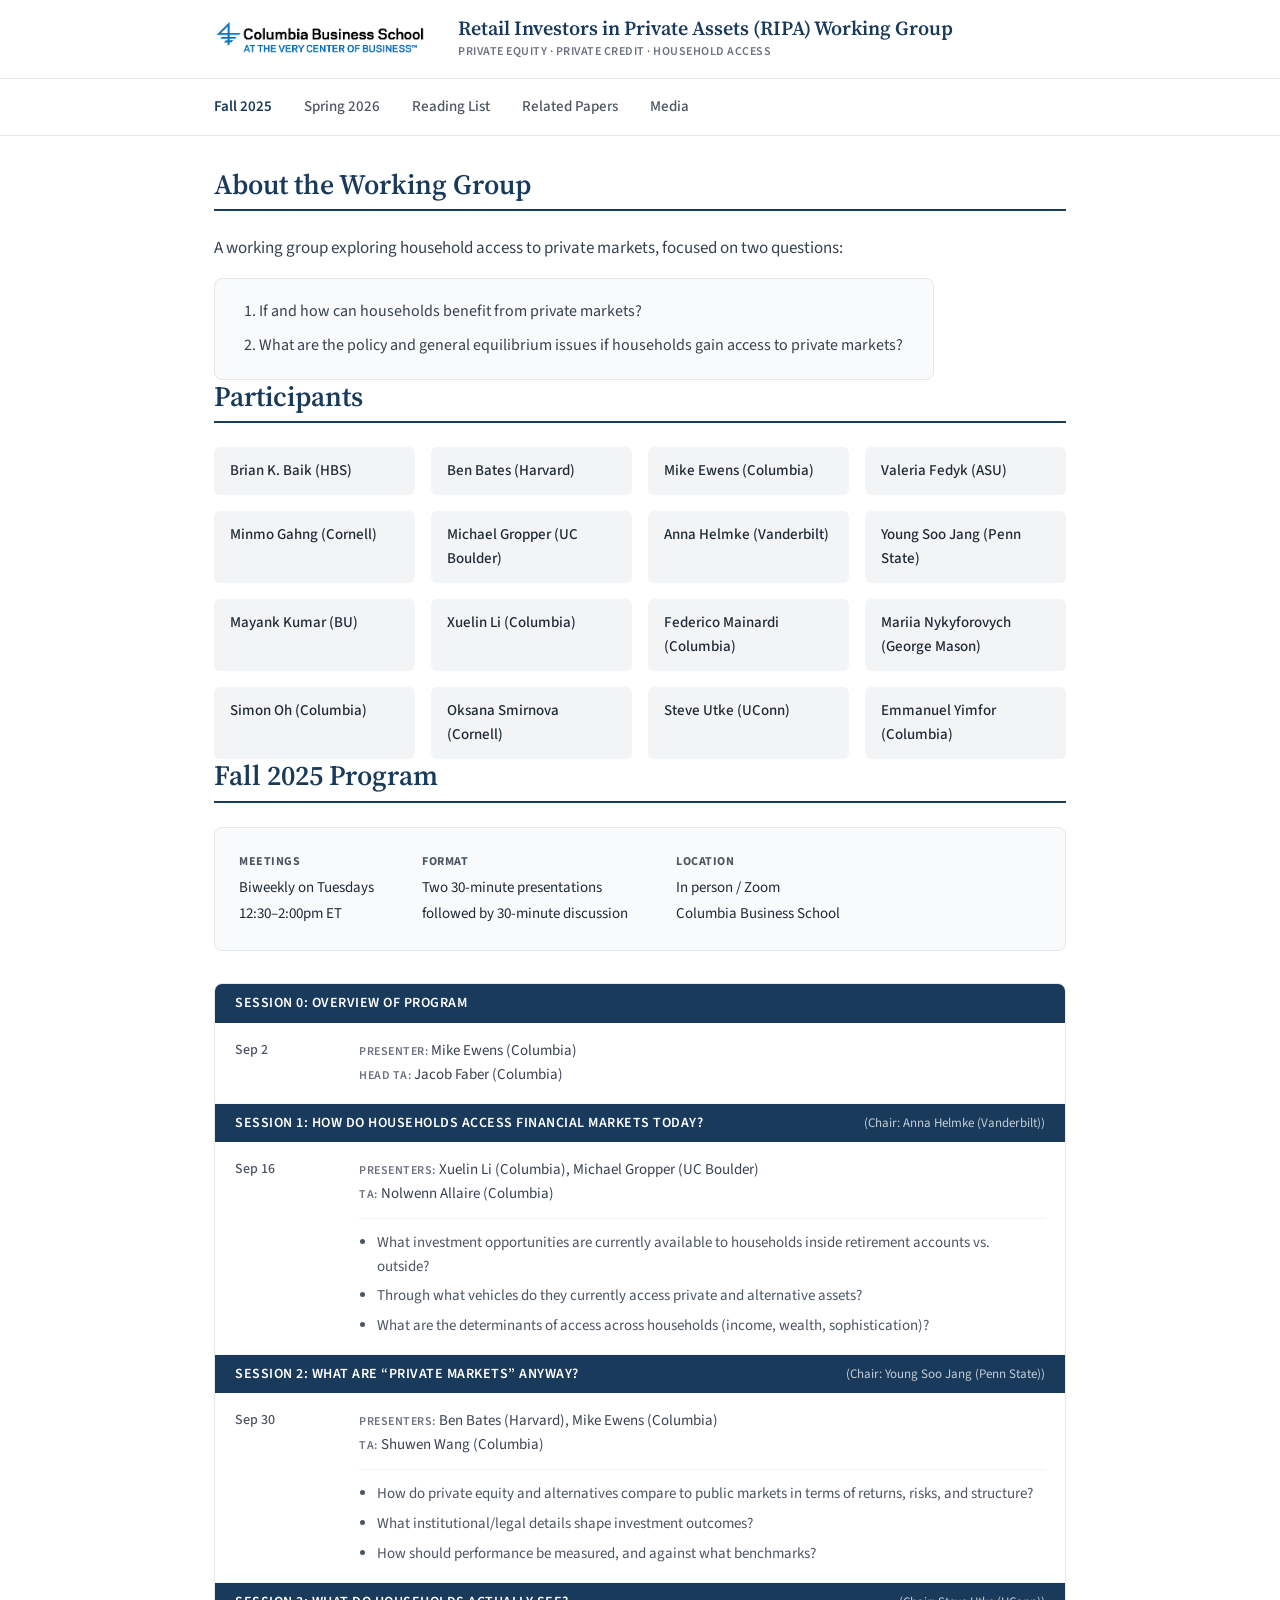
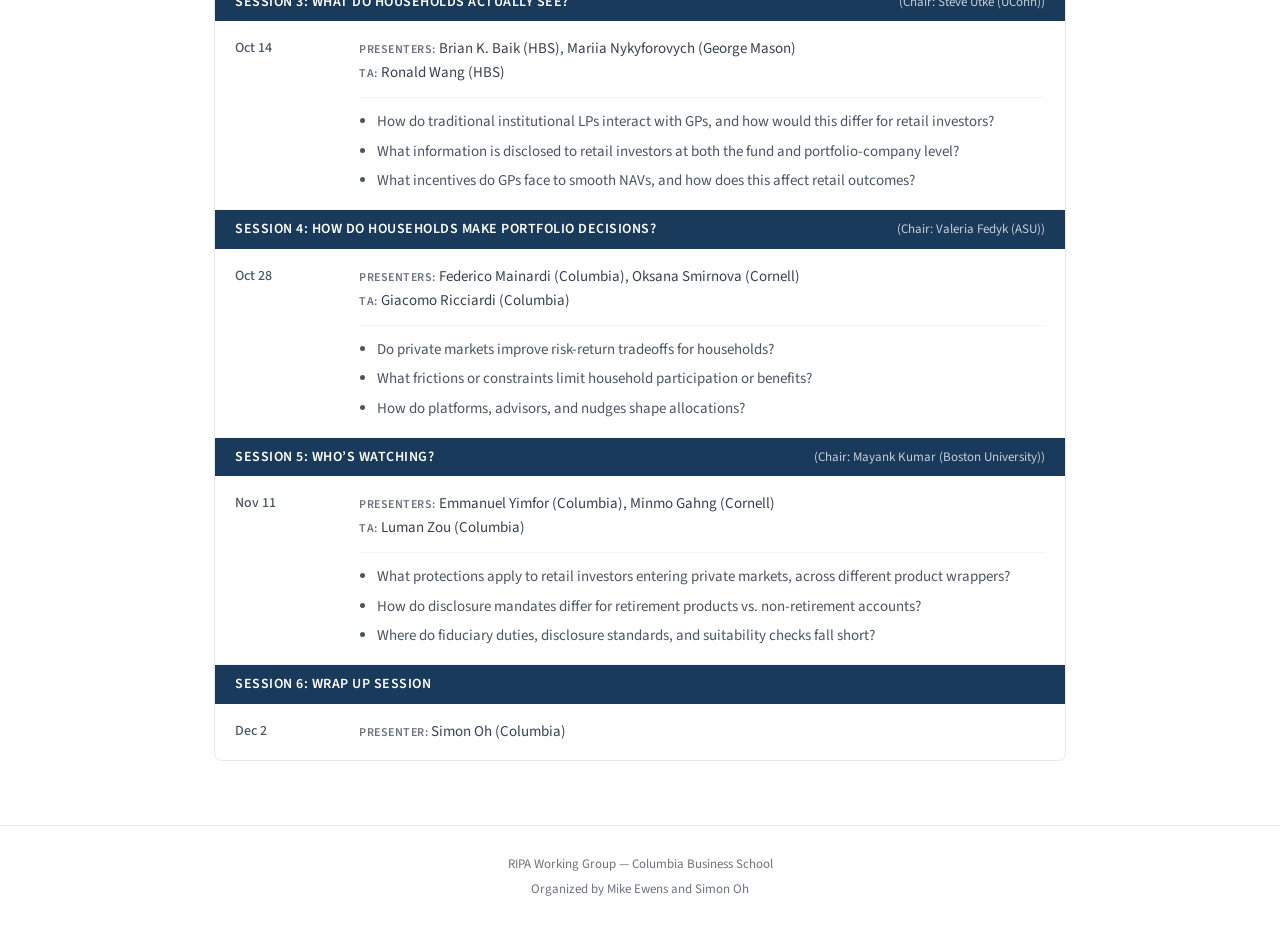
==== index.html @ c8c5b5e8 "Match the Columbia finance workshop design system Replace Gallery Minimal with the design used on co" ====
<!DOCTYPE html>
<html lang="en">
<head>
    <meta charset="UTF-8">
    <meta name="viewport" content="width=device-width, initial-scale=1.0">
    <title>RIPA Working Group</title>
    <link rel="stylesheet" href="styles.css">
    <link rel="preconnect" href="https://fonts.googleapis.com">
    <link rel="preconnect" href="https://fonts.gstatic.com" crossorigin>
    <link href="https://fonts.googleapis.com/css2?family=Source+Sans+3:wght@300;400;600;700&family=Source+Serif+4:wght@400;600&display=swap" rel="stylesheet">
</head>
<body>
    <header>
        <div class="container">
            <img src="cbs-logo.png" alt="Columbia Business School">
            <a href="index.html">
                <h1>Retail Investors in Private Assets (RIPA) Working Group</h1>
                <p class="subtitle">Private Equity &middot; Private Credit &middot; Household Access</p>
            </a>
        </div>
    </header>

    <nav>
        <div class="container">
            <a href="index.html" class="nav-active">Fall 2025</a>
            <a href="spring-2026.html">Spring 2026</a>
            <a href="reading.html">Reading List</a>
            <a href="papers.html">Related Papers</a>
            <a href="media.html">Media</a>
        </div>
    </nav>

    <main>
        <section class="container intro-section">
            <h2>About the Working Group</h2>
            <p>A working group exploring household access to private markets, focused on two questions:</p>
            <ol class="questions-list">
                <li>If and how can households benefit from private markets?</li>
                <li>What are the policy and general equilibrium issues if households gain access to private markets?</li>
            </ol>
        </section>

        <section class="container" id="participants">
            <h2>Participants</h2>
            <div class="participants-grid">
                <div class="participant">Brian K. Baik (HBS)</div>
                <div class="participant">Ben Bates (Harvard)</div>
                <div class="participant">Mike Ewens (Columbia)</div>
                <div class="participant">Valeria Fedyk (ASU)</div>
                <div class="participant">Minmo Gahng (Cornell)</div>
                <div class="participant">Michael Gropper (UC Boulder)</div>
                <div class="participant">Anna Helmke (Vanderbilt)</div>
                <div class="participant">Young Soo Jang (Penn State)</div>
                <div class="participant">Mayank Kumar (BU)</div>
                <div class="participant">Xuelin Li (Columbia)</div>
                <div class="participant">Federico Mainardi (Columbia)</div>
                <div class="participant">Mariia Nykyforovych (George Mason)</div>
                <div class="participant">Simon Oh (Columbia)</div>
                <div class="participant">Oksana Smirnova (Cornell)</div>
                <div class="participant">Steve Utke (UConn)</div>
                <div class="participant">Emmanuel Yimfor (Columbia)</div>
            </div>
        </section>

        <section class="container" id="schedule">
            <h2>Fall 2025 Program</h2>
            <div class="event-details">
                <div class="detail">
                    <strong>Meetings</strong>
                    <span>Biweekly on Tuesdays<br>12:30&ndash;2:00pm ET</span>
                </div>
                <div class="detail">
                    <strong>Format</strong>
                    <span>Two 30-minute presentations<br>followed by 30-minute discussion</span>
                </div>
                <div class="detail">
                    <strong>Location</strong>
                    <span>In person / Zoom<br>Columbia Business School</span>
                </div>
            </div>
            <div class="schedule">
                <div class="session-header"><span>Session 0: Overview of Program</span></div>
                <div class="time-block">
                    <div class="time">Sep 2</div>
                    <div class="event">
                        <div class="session-people"><span class="role">Presenter:</span> Mike Ewens (Columbia)<br><span class="role">Head TA:</span> Jacob Faber (Columbia)</div>
                    </div>
                </div>
                <div class="session-header"><span>Session 1: How Do Households Access Financial Markets Today?</span><span class="session-chair">(Chair: Anna Helmke (Vanderbilt))</span></div>
                <div class="time-block">
                    <div class="time">Sep 16</div>
                    <div class="event">
                        <div class="session-people"><span class="role">Presenters:</span> Xuelin Li (Columbia), Michael Gropper (UC Boulder)<br><span class="role">TA:</span> Nolwenn Allaire (Columbia)</div>
                        <div class="session-questions">
                            <ul>
                                <li>What investment opportunities are currently available to households inside retirement accounts vs. outside?</li>
                                <li>Through what vehicles do they currently access private and alternative assets?</li>
                                <li>What are the determinants of access across households (income, wealth, sophistication)?</li>
                            </ul>
                        </div>
                    </div>
                </div>
                <div class="session-header"><span>Session 2: What are &ldquo;Private Markets&rdquo; Anyway?</span><span class="session-chair">(Chair: Young Soo Jang (Penn State))</span></div>
                <div class="time-block">
                    <div class="time">Sep 30</div>
                    <div class="event">
                        <div class="session-people"><span class="role">Presenters:</span> Ben Bates (Harvard), Mike Ewens (Columbia)<br><span class="role">TA:</span> Shuwen Wang (Columbia)</div>
                        <div class="session-questions">
                            <ul>
                                <li>How do private equity and alternatives compare to public markets in terms of returns, risks, and structure?</li>
                                <li>What institutional/legal details shape investment outcomes?</li>
                                <li>How should performance be measured, and against what benchmarks?</li>
                            </ul>
                        </div>
                    </div>
                </div>
                <div class="session-header"><span>Session 3: What Do Households Actually See?</span><span class="session-chair">(Chair: Steve Utke (UConn))</span></div>
                <div class="time-block">
                    <div class="time">Oct 14</div>
                    <div class="event">
                        <div class="session-people"><span class="role">Presenters:</span> Brian K. Baik (HBS), Mariia Nykyforovych (George Mason)<br><span class="role">TA:</span> Ronald Wang (HBS)</div>
                        <div class="session-questions">
                            <ul>
                                <li>How do traditional institutional LPs interact with GPs, and how would this differ for retail investors?</li>
                                <li>What information is disclosed to retail investors at both the fund and portfolio-company level?</li>
                                <li>What incentives do GPs face to smooth NAVs, and how does this affect retail outcomes?</li>
                            </ul>
                        </div>
                    </div>
                </div>
                <div class="session-header"><span>Session 4: How Do Households Make Portfolio Decisions?</span><span class="session-chair">(Chair: Valeria Fedyk (ASU))</span></div>
                <div class="time-block">
                    <div class="time">Oct 28</div>
                    <div class="event">
                        <div class="session-people"><span class="role">Presenters:</span> Federico Mainardi (Columbia), Oksana Smirnova (Cornell)<br><span class="role">TA:</span> Giacomo Ricciardi (Columbia)</div>
                        <div class="session-questions">
                            <ul>
                                <li>Do private markets improve risk-return tradeoffs for households?</li>
                                <li>What frictions or constraints limit household participation or benefits?</li>
                                <li>How do platforms, advisors, and nudges shape allocations?</li>
                            </ul>
                        </div>
                    </div>
                </div>
                <div class="session-header"><span>Session 5: Who&rsquo;s Watching?</span><span class="session-chair">(Chair: Mayank Kumar (Boston University))</span></div>
                <div class="time-block">
                    <div class="time">Nov 11</div>
                    <div class="event">
                        <div class="session-people"><span class="role">Presenters:</span> Emmanuel Yimfor (Columbia), Minmo Gahng (Cornell)<br><span class="role">TA:</span> Luman Zou (Columbia)</div>
                        <div class="session-questions">
                            <ul>
                                <li>What protections apply to retail investors entering private markets, across different product wrappers?</li>
                                <li>How do disclosure mandates differ for retirement products vs. non-retirement accounts?</li>
                                <li>Where do fiduciary duties, disclosure standards, and suitability checks fall short?</li>
                            </ul>
                        </div>
                    </div>
                </div>
                <div class="session-header"><span>Session 6: Wrap Up Session</span></div>
                <div class="time-block">
                    <div class="time">Dec 2</div>
                    <div class="event">
                        <div class="session-people"><span class="role">Presenter:</span> Simon Oh (Columbia)</div>
                    </div>
                </div>
            </div>
        </section>
    </main>

    <footer>
        <div class="container">
            <p>RIPA Working Group &mdash; Columbia Business School</p>
            <p>Organized by Mike Ewens and Simon Oh</p>
        </div>
    </footer>

</body>
</html>
---- styles.css ----
/* ==========================================================================
   RIPA Working Group
   Design system kept in parallel with the Columbia Workshop in New
   Empirical Finance site (columbia-finance-workshop.github.io).
   Source Serif headings, Source Sans body, Columbia navy, 900px column.
   ========================================================================== */

:root {
    --primary-blue: #1a3a5c;
    --primary-blue-light: #2d5a87;
    --columbia-blue: #1a3a5c;
    --columbia-navy: #1a3a5c;
    --columbia-dark: #0f2840;
    --white: #ffffff;
    --gray-50: #f9fafb;
    --gray-100: #f3f4f6;
    --gray-200: #e5e7eb;
    --gray-300: #d1d5db;
    --gray-400: #9ca3af;
    --gray-500: #6b7280;
    --gray-600: #4b5563;
    --gray-700: #374151;
    --gray-800: #1f2937;
    --gray-900: #111827;
}

/* Reset and Base */
*, *::before, *::after {
    box-sizing: border-box;
}

html {
    scroll-behavior: smooth;
}

body {
    margin: 0;
    font-family: 'Source Sans 3', -apple-system, BlinkMacSystemFont, 'Segoe UI', sans-serif;
    font-size: 16px;
    line-height: 1.6;
    color: var(--gray-800);
    background: var(--white);
}

.container {
    max-width: 900px;
    margin: 0 auto;
    padding: 0 24px;
}

/* Typography */
h1, h2, h3 {
    font-family: 'Source Serif 4', Georgia, serif;
    font-weight: 600;
    line-height: 1.2;
}

h1 {
    font-size: 2.25rem;
    margin: 0;
}

h2 {
    font-size: 1.75rem;
    color: var(--columbia-navy);
    margin: 0 0 1.5rem 0;
    padding-bottom: 0.5rem;
    border-bottom: 2px solid var(--columbia-blue);
}

h3 {
    font-size: 1.25rem;
    color: var(--gray-700);
    margin: 2rem 0 1rem 0;
}

p {
    margin: 0 0 1rem 0;
}

a {
    color: var(--columbia-navy);
    text-decoration: none;
}

a:hover {
    text-decoration: underline;
}

/* Header */
header {
    background: var(--white);
    border-bottom: 1px solid var(--gray-200);
    padding: 1rem 0;
}

header .container {
    display: flex;
    align-items: center;
    gap: 2rem;
}

header img {
    height: 40px;
    margin: 0;
    flex-shrink: 0;
}

header a {
    text-decoration: none;
    color: inherit;
}

header a:hover {
    text-decoration: none;
}

header h1 {
    color: var(--columbia-navy);
    margin: 0;
    font-size: 1.25rem;
    font-weight: 600;
}

header .subtitle {
    font-family: 'Source Sans 3', sans-serif;
    font-size: 0.75rem;
    font-weight: 600;
    text-transform: uppercase;
    letter-spacing: 0.5px;
    color: var(--gray-500);
    margin: 0.15rem 0 0 0;
}

/* Navigation */
nav {
    background: var(--white);
    border-bottom: 1px solid var(--gray-200);
    position: sticky;
    top: 0;
    z-index: 100;
    margin-bottom: 2rem;
}

nav .container {
    display: flex;
    gap: 2rem;
    padding-top: 1rem;
    padding-bottom: 1rem;
}

nav a {
    color: var(--gray-600);
    font-weight: 500;
    font-size: 0.9375rem;
    transition: color 0.2s;
}

nav a:hover {
    color: var(--columbia-navy);
    text-decoration: none;
}

nav a.nav-active {
    color: var(--columbia-navy);
    font-weight: 600;
}

/* Main Content */
main {
    padding-bottom: 4rem;
}

section {
    padding: 2rem 0;
}

/* Intro / scope questions */
.intro-section p {
    font-size: 1.0625rem;
    color: var(--gray-700);
    max-width: 720px;
}

.questions-list {
    margin: 1rem 0 0 0;
    padding: 1.25rem 1.5rem 1.25rem 2.75rem;
    background: var(--gray-50);
    border: 1px solid var(--gray-200);
    border-radius: 8px;
    max-width: 720px;
}

.questions-list li {
    color: var(--gray-700);
    margin-bottom: 0.5rem;
}

.questions-list li:last-child {
    margin-bottom: 0;
}

/* Event Details */
.event-details {
    display: flex;
    flex-wrap: wrap;
    gap: 3rem;
    margin-bottom: 2rem;
    padding: 1.5rem;
    background: var(--gray-50);
    border-radius: 8px;
    border: 1px solid var(--gray-200);
}

.detail strong {
    display: block;
    font-size: 0.75rem;
    text-transform: uppercase;
    letter-spacing: 0.5px;
    color: var(--gray-600);
    margin-bottom: 0.25rem;
}

.detail span {
    color: var(--gray-800);
    font-size: 0.9375rem;
    line-height: 1.5;
}

/* Schedule */
.schedule {
    border: 1px solid var(--gray-200);
    border-radius: 8px;
    overflow: hidden;
}

.session-header {
    background: var(--columbia-navy);
    color: var(--white);
    padding: 0.5rem 1.25rem;
    font-weight: 600;
    font-size: 0.875rem;
    text-transform: uppercase;
    letter-spacing: 0.5px;
    display: flex;
    justify-content: space-between;
    align-items: baseline;
    gap: 1rem;
}

.session-chair {
    font-weight: 400;
    text-transform: none;
    letter-spacing: 0;
    font-size: 0.8125rem;
    color: rgba(255, 255, 255, 0.75);
    white-space: nowrap;
}

.time-block {
    display: flex;
    padding: 1rem 1.25rem;
    border-bottom: 1px solid var(--gray-100);
    gap: 1.5rem;
}

.time-block:last-child {
    border-bottom: none;
}

.time {
    flex-shrink: 0;
    width: 100px;
    font-size: 0.875rem;
    color: var(--gray-600);
    font-weight: 500;
}

.event {
    flex-grow: 1;
}

.session-title {
    font-family: 'Source Serif 4', Georgia, serif;
    font-weight: 600;
    font-size: 1.0625rem;
    color: var(--gray-900);
    line-height: 1.3;
    margin-bottom: 0.35rem;
}

.presenter {
    font-weight: 600;
    color: var(--gray-900);
}

.affiliation {
    color: var(--gray-500);
    font-size: 0.875rem;
}

.session-people {
    font-size: 0.9375rem;
    color: var(--gray-700);
}

.role {
    color: var(--gray-500);
    font-size: 0.75rem;
    text-transform: uppercase;
    letter-spacing: 0.5px;
    font-weight: 600;
}

.session-questions {
    margin-top: 0.75rem;
    padding-top: 0.75rem;
    border-top: 1px solid var(--gray-100);
}

.session-questions ul {
    margin: 0;
    padding-left: 1.15rem;
}

.session-questions li {
    font-size: 0.9375rem;
    color: var(--gray-600);
    margin-bottom: 0.35rem;
}

.session-questions li:last-child {
    margin-bottom: 0;
}

.format-note {
    color: var(--gray-600);
    font-size: 0.9375rem;
    margin-bottom: 1.5rem;
}

/* Participants */
.participants-grid {
    display: grid;
    grid-template-columns: repeat(auto-fill, minmax(180px, 1fr));
    gap: 1rem;
}

.participant {
    background: var(--gray-100);
    padding: 0.75rem 1rem;
    border-radius: 6px;
    font-weight: 500;
    color: var(--gray-800);
    font-size: 0.9375rem;
}

/* Papers */
.papers-grid {
    display: grid;
    grid-template-columns: repeat(auto-fill, minmax(280px, 1fr));
    gap: 1rem;
}

.paper-card {
    background: var(--white);
    border: 1px solid var(--gray-200);
    border-top: 3px solid var(--columbia-blue);
    border-radius: 8px;
    padding: 1.25rem;
    transition: box-shadow 0.2s;
}

.paper-card:hover {
    box-shadow: 0 4px 12px rgba(26, 58, 92, 0.10);
}

.paper-card .paper-title {
    font-family: 'Source Serif 4', Georgia, serif;
    font-size: 1rem;
    font-weight: 600;
    line-height: 1.35;
    margin-bottom: 0.5rem;
    color: var(--gray-900);
}

.paper-card .paper-title a {
    color: var(--gray-900);
}

.paper-card .paper-title a:hover {
    color: var(--columbia-navy);
}

.paper-card .paper-authors {
    font-size: 0.875rem;
    color: var(--gray-600);
    margin-bottom: 0.25rem;
}

.paper-card .paper-venue {
    font-size: 0.8125rem;
    color: var(--gray-500);
}

/* Reading list */
.topic-tabs {
    display: flex;
    flex-wrap: wrap;
    gap: 0.5rem;
    margin-bottom: 2rem;
    padding-bottom: 1rem;
    border-bottom: 1px solid var(--gray-200);
}

.topic-tab {
    font-family: 'Source Sans 3', sans-serif;
    padding: 0.5rem 1rem;
    background: var(--gray-100);
    border: 1px solid var(--gray-200);
    border-radius: 100px;
    font-size: 0.875rem;
    font-weight: 500;
    color: var(--gray-700);
    cursor: pointer;
    transition: background 0.2s, color 0.2s;
}

.topic-tab:hover {
    background: var(--gray-200);
}

.topic-tab.active {
    background: var(--columbia-navy);
    border-color: var(--columbia-navy);
    color: var(--white);
}

.topic-section {
    display: none;
}

.topic-section.active {
    display: block;
}

.topic-header {
    background: var(--columbia-navy);
    color: var(--white);
    padding: 0.5rem 1.25rem;
    border-radius: 6px;
    font-weight: 600;
    font-size: 0.875rem;
    text-transform: uppercase;
    letter-spacing: 0.5px;
    margin: 2rem 0 1rem 0;
}

.topic-section > .topic-header:first-child {
    margin-top: 0;
}

.reading-cards {
    display: grid;
    grid-template-columns: repeat(auto-fill, minmax(280px, 1fr));
    gap: 1rem;
}

.reading-card {
    background: var(--white);
    border: 1px solid var(--gray-200);
    border-top: 3px solid var(--columbia-blue);
    border-radius: 8px;
    padding: 1.25rem;
    transition: box-shadow 0.2s;
}

.reading-card:hover {
    box-shadow: 0 4px 12px rgba(26, 58, 92, 0.10);
}

.reading-card-title {
    font-family: 'Source Serif 4', Georgia, serif;
    font-size: 1rem;
    font-weight: 600;
    margin-bottom: 0.5rem;
    color: var(--gray-900);
    line-height: 1.35;
}

.reading-card-authors {
    font-size: 0.875rem;
    color: var(--gray-600);
    margin-bottom: 0.25rem;
}

.reading-card-venue {
    font-size: 0.8125rem;
    color: var(--gray-500);
}

/* Media */
.timeline {
    border: 1px solid var(--gray-200);
    border-radius: 8px;
    overflow: hidden;
}

.media-year {
    background: var(--columbia-navy);
    color: var(--white);
    padding: 0.5rem 1.25rem;
    font-family: 'Source Sans 3', sans-serif;
    font-weight: 600;
    font-size: 0.875rem;
    text-transform: uppercase;
    letter-spacing: 0.5px;
}

.media-item {
    padding: 0.875rem 1.25rem;
    border-bottom: 1px solid var(--gray-100);
    transition: background 0.2s;
}

.media-item:hover {
    background: var(--gray-50);
}

.media-item:last-child {
    border-bottom: none;
}

.media-meta {
    font-size: 0.8125rem;
    color: var(--gray-500);
    margin-bottom: 0.15rem;
}

.media-source {
    color: var(--columbia-navy);
    font-weight: 600;
}

.media-title {
    font-size: 0.9375rem;
    line-height: 1.45;
}

.media-title a {
    color: var(--gray-800);
}

.media-title a:hover {
    color: var(--columbia-navy);
}

/* Footer */
footer {
    background: var(--white);
    border-top: 1px solid var(--gray-200);
    color: var(--gray-500);
    padding: 1.5rem 0;
    text-align: center;
    font-size: 0.8125rem;
}

footer p {
    margin: 0.25rem 0;
}

/* Mobile Responsiveness */
@media (max-width: 640px) {
    h1 {
        font-size: 1.75rem;
    }

    h2 {
        font-size: 1.5rem;
    }

    header .container {
        gap: 1rem;
    }

    header h1 {
        font-size: 1.05rem;
    }

    nav .container {
        gap: 1rem;
        flex-wrap: wrap;
    }

    .event-details {
        flex-direction: column;
        gap: 1.5rem;
    }

    .time-block {
        flex-direction: column;
        gap: 0.5rem;
    }

    .time {
        width: auto;
    }

    .session-header {
        flex-direction: column;
        align-items: flex-start;
        gap: 0.25rem;
    }

    .session-chair {
        white-space: normal;
    }

    .participants-grid {
        grid-template-columns: 1fr 1fr;
    }
}
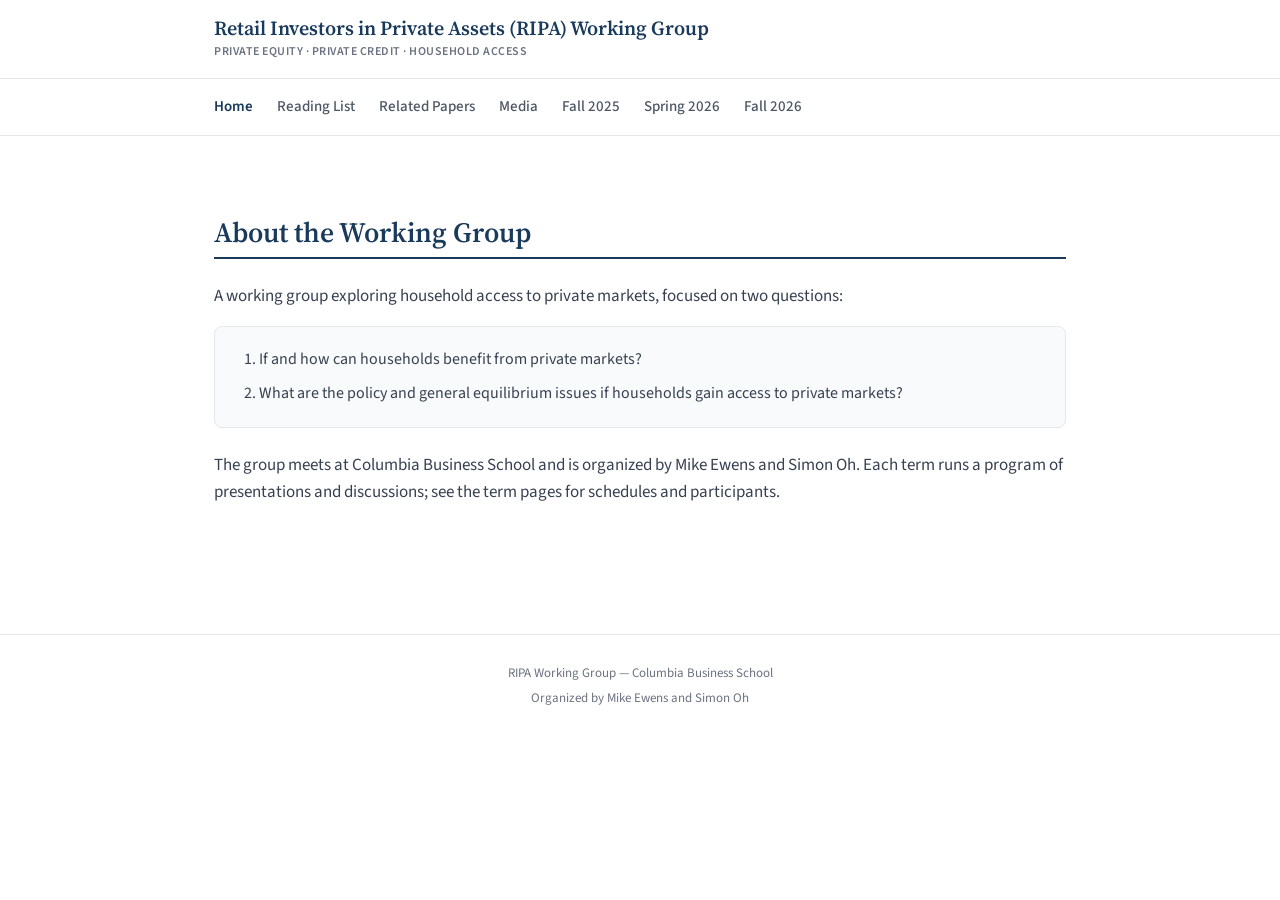
==== commit 734184ef: "Remove the Columbia Business School logo Drop the logo image from every page header and delete cbs-l" ====
--- a/index.html
+++ b/index.html
@@ -12,7 +12,6 @@
 <body>
     <header>
         <div class="container">
-            <img src="cbs-logo.png" alt="Columbia Business School">
             <a href="index.html">
                 <h1>Retail Investors in Private Assets (RIPA) Working Group</h1>
                 <p class="subtitle">Private Equity &middot; Private Credit &middot; Household Access</p>
@@ -22,11 +21,13 @@
 
     <nav>
         <div class="container">
-            <a href="index.html" class="nav-active">Fall 2025</a>
-            <a href="spring-2026.html">Spring 2026</a>
+            <a href="index.html" class="nav-active">Home</a>
             <a href="reading.html">Reading List</a>
             <a href="papers.html">Related Papers</a>
             <a href="media.html">Media</a>
+            <a href="fall-2025.html">Fall 2025</a>
+            <a href="spring-2026.html">Spring 2026</a>
+            <a href="fall-2026.html">Fall 2026</a>
         </div>
     </nav>
 
@@ -38,132 +39,7 @@
                 <li>If and how can households benefit from private markets?</li>
                 <li>What are the policy and general equilibrium issues if households gain access to private markets?</li>
             </ol>
-        </section>
-
-        <section class="container" id="participants">
-            <h2>Participants</h2>
-            <div class="participants-grid">
-                <div class="participant">Brian K. Baik (HBS)</div>
-                <div class="participant">Ben Bates (Harvard)</div>
-                <div class="participant">Mike Ewens (Columbia)</div>
-                <div class="participant">Valeria Fedyk (ASU)</div>
-                <div class="participant">Minmo Gahng (Cornell)</div>
-                <div class="participant">Michael Gropper (UC Boulder)</div>
-                <div class="participant">Anna Helmke (Vanderbilt)</div>
-                <div class="participant">Young Soo Jang (Penn State)</div>
-                <div class="participant">Mayank Kumar (BU)</div>
-                <div class="participant">Xuelin Li (Columbia)</div>
-                <div class="participant">Federico Mainardi (Columbia)</div>
-                <div class="participant">Mariia Nykyforovych (George Mason)</div>
-                <div class="participant">Simon Oh (Columbia)</div>
-                <div class="participant">Oksana Smirnova (Cornell)</div>
-                <div class="participant">Steve Utke (UConn)</div>
-                <div class="participant">Emmanuel Yimfor (Columbia)</div>
-            </div>
-        </section>
-
-        <section class="container" id="schedule">
-            <h2>Fall 2025 Program</h2>
-            <div class="event-details">
-                <div class="detail">
-                    <strong>Meetings</strong>
-                    <span>Biweekly on Tuesdays<br>12:30&ndash;2:00pm ET</span>
-                </div>
-                <div class="detail">
-                    <strong>Format</strong>
-                    <span>Two 30-minute presentations<br>followed by 30-minute discussion</span>
-                </div>
-                <div class="detail">
-                    <strong>Location</strong>
-                    <span>In person / Zoom<br>Columbia Business School</span>
-                </div>
-            </div>
-            <div class="schedule">
-                <div class="session-header"><span>Session 0: Overview of Program</span></div>
-                <div class="time-block">
-                    <div class="time">Sep 2</div>
-                    <div class="event">
-                        <div class="session-people"><span class="role">Presenter:</span> Mike Ewens (Columbia)<br><span class="role">Head TA:</span> Jacob Faber (Columbia)</div>
-                    </div>
-                </div>
-                <div class="session-header"><span>Session 1: How Do Households Access Financial Markets Today?</span><span class="session-chair">(Chair: Anna Helmke (Vanderbilt))</span></div>
-                <div class="time-block">
-                    <div class="time">Sep 16</div>
-                    <div class="event">
-                        <div class="session-people"><span class="role">Presenters:</span> Xuelin Li (Columbia), Michael Gropper (UC Boulder)<br><span class="role">TA:</span> Nolwenn Allaire (Columbia)</div>
-                        <div class="session-questions">
-                            <ul>
-                                <li>What investment opportunities are currently available to households inside retirement accounts vs. outside?</li>
-                                <li>Through what vehicles do they currently access private and alternative assets?</li>
-                                <li>What are the determinants of access across households (income, wealth, sophistication)?</li>
-                            </ul>
-                        </div>
-                    </div>
-                </div>
-                <div class="session-header"><span>Session 2: What are &ldquo;Private Markets&rdquo; Anyway?</span><span class="session-chair">(Chair: Young Soo Jang (Penn State))</span></div>
-                <div class="time-block">
-                    <div class="time">Sep 30</div>
-                    <div class="event">
-                        <div class="session-people"><span class="role">Presenters:</span> Ben Bates (Harvard), Mike Ewens (Columbia)<br><span class="role">TA:</span> Shuwen Wang (Columbia)</div>
-                        <div class="session-questions">
-                            <ul>
-                                <li>How do private equity and alternatives compare to public markets in terms of returns, risks, and structure?</li>
-                                <li>What institutional/legal details shape investment outcomes?</li>
-                                <li>How should performance be measured, and against what benchmarks?</li>
-                            </ul>
-                        </div>
-                    </div>
-                </div>
-                <div class="session-header"><span>Session 3: What Do Households Actually See?</span><span class="session-chair">(Chair: Steve Utke (UConn))</span></div>
-                <div class="time-block">
-                    <div class="time">Oct 14</div>
-                    <div class="event">
-                        <div class="session-people"><span class="role">Presenters:</span> Brian K. Baik (HBS), Mariia Nykyforovych (George Mason)<br><span class="role">TA:</span> Ronald Wang (HBS)</div>
-                        <div class="session-questions">
-                            <ul>
-                                <li>How do traditional institutional LPs interact with GPs, and how would this differ for retail investors?</li>
-                                <li>What information is disclosed to retail investors at both the fund and portfolio-company level?</li>
-                                <li>What incentives do GPs face to smooth NAVs, and how does this affect retail outcomes?</li>
-                            </ul>
-                        </div>
-                    </div>
-                </div>
-                <div class="session-header"><span>Session 4: How Do Households Make Portfolio Decisions?</span><span class="session-chair">(Chair: Valeria Fedyk (ASU))</span></div>
-                <div class="time-block">
-                    <div class="time">Oct 28</div>
-                    <div class="event">
-                        <div class="session-people"><span class="role">Presenters:</span> Federico Mainardi (Columbia), Oksana Smirnova (Cornell)<br><span class="role">TA:</span> Giacomo Ricciardi (Columbia)</div>
-                        <div class="session-questions">
-                            <ul>
-                                <li>Do private markets improve risk-return tradeoffs for households?</li>
-                                <li>What frictions or constraints limit household participation or benefits?</li>
-                                <li>How do platforms, advisors, and nudges shape allocations?</li>
-                            </ul>
-                        </div>
-                    </div>
-                </div>
-                <div class="session-header"><span>Session 5: Who&rsquo;s Watching?</span><span class="session-chair">(Chair: Mayank Kumar (Boston University))</span></div>
-                <div class="time-block">
-                    <div class="time">Nov 11</div>
-                    <div class="event">
-                        <div class="session-people"><span class="role">Presenters:</span> Emmanuel Yimfor (Columbia), Minmo Gahng (Cornell)<br><span class="role">TA:</span> Luman Zou (Columbia)</div>
-                        <div class="session-questions">
-                            <ul>
-                                <li>What protections apply to retail investors entering private markets, across different product wrappers?</li>
-                                <li>How do disclosure mandates differ for retirement products vs. non-retirement accounts?</li>
-                                <li>Where do fiduciary duties, disclosure standards, and suitability checks fall short?</li>
-                            </ul>
-                        </div>
-                    </div>
-                </div>
-                <div class="session-header"><span>Session 6: Wrap Up Session</span></div>
-                <div class="time-block">
-                    <div class="time">Dec 2</div>
-                    <div class="event">
-                        <div class="session-people"><span class="role">Presenter:</span> Simon Oh (Columbia)</div>
-                    </div>
-                </div>
-            </div>
+            <p style="margin-top: 1.5rem;">The group meets at Columbia Business School and is organized by Mike Ewens and Simon Oh. Each term runs a program of presentations and discussions; see the term pages for schedules and participants.</p>
         </section>
     </main>
 
--- a/styles.css
+++ b/styles.css
@@ -42,10 +42,13 @@
     background: var(--white);
 }
 
+/* Horizontal padding only. Setting the shorthand here would zero out the
+   vertical padding on elements that carry both `section` and `container`. */
 .container {
     max-width: 900px;
     margin: 0 auto;
-    padding: 0 24px;
+    padding-left: 24px;
+    padding-right: 24px;
 }
 
 /* Typography */
@@ -92,18 +95,6 @@
     background: var(--white);
     border-bottom: 1px solid var(--gray-200);
     padding: 1rem 0;
-}
-
-header .container {
-    display: flex;
-    align-items: center;
-    gap: 2rem;
-}
-
-header img {
-    height: 40px;
-    margin: 0;
-    flex-shrink: 0;
 }
 
 header a {
@@ -144,7 +135,8 @@
 
 nav .container {
     display: flex;
-    gap: 2rem;
+    flex-wrap: wrap;
+    gap: 1.5rem;
     padding-top: 1rem;
     padding-bottom: 1rem;
 }
@@ -172,14 +164,13 @@
 }
 
 section {
-    padding: 2rem 0;
+    padding: 3rem 0;
 }
 
 /* Intro / scope questions */
 .intro-section p {
     font-size: 1.0625rem;
     color: var(--gray-700);
-    max-width: 720px;
 }
 
 .questions-list {
@@ -188,7 +179,6 @@
     background: var(--gray-50);
     border: 1px solid var(--gray-200);
     border-radius: 8px;
-    max-width: 720px;
 }
 
 .questions-list li {
@@ -227,6 +217,16 @@
     line-height: 1.5;
 }
 
+.tba {
+    color: var(--gray-600);
+    font-size: 0.9375rem;
+    padding: 1.5rem;
+    background: var(--gray-50);
+    border: 1px solid var(--gray-200);
+    border-radius: 8px;
+    margin: 0;
+}
+
 /* Schedule */
 .schedule {
     border: 1px solid var(--gray-200);
@@ -280,15 +280,6 @@
     flex-grow: 1;
 }
 
-.session-title {
-    font-family: 'Source Serif 4', Georgia, serif;
-    font-weight: 600;
-    font-size: 1.0625rem;
-    color: var(--gray-900);
-    line-height: 1.3;
-    margin-bottom: 0.35rem;
-}
-
 .presenter {
     font-weight: 600;
     color: var(--gray-900);
@@ -355,32 +346,40 @@
     font-size: 0.9375rem;
 }
 
-/* Papers */
-.papers-grid {
-    display: grid;
-    grid-template-columns: repeat(auto-fill, minmax(280px, 1fr));
-    gap: 1rem;
-}
-
-.paper-card {
+/* Papers and reading list — one shared list treatment, no cards */
+.papers-grid,
+.reading-cards {
+    display: block;
+    border: 1px solid var(--gray-200);
+    border-radius: 8px;
+    overflow: hidden;
+}
+
+.paper-card,
+.reading-card {
     background: var(--white);
-    border: 1px solid var(--gray-200);
-    border-top: 3px solid var(--columbia-blue);
-    border-radius: 8px;
-    padding: 1.25rem;
-    transition: box-shadow 0.2s;
-}
-
-.paper-card:hover {
-    box-shadow: 0 4px 12px rgba(26, 58, 92, 0.10);
-}
-
-.paper-card .paper-title {
+    border-bottom: 1px solid var(--gray-100);
+    padding: 0.875rem 1.25rem;
+    transition: background 0.2s;
+}
+
+.paper-card:last-child,
+.reading-card:last-child {
+    border-bottom: none;
+}
+
+.paper-card:hover,
+.reading-card:hover {
+    background: var(--gray-50);
+}
+
+.paper-card .paper-title,
+.reading-card-title {
     font-family: 'Source Serif 4', Georgia, serif;
     font-size: 1rem;
     font-weight: 600;
     line-height: 1.35;
-    margin-bottom: 0.5rem;
+    margin-bottom: 0.2rem;
     color: var(--gray-900);
 }
 
@@ -392,48 +391,57 @@
     color: var(--columbia-navy);
 }
 
-.paper-card .paper-authors {
-    font-size: 0.875rem;
-    color: var(--gray-600);
-    margin-bottom: 0.25rem;
-}
-
-.paper-card .paper-venue {
-    font-size: 0.8125rem;
+.paper-card .paper-authors,
+.reading-card-authors {
+    display: inline;
+    font-size: 0.875rem;
+    color: var(--gray-600);
+}
+
+.paper-card .paper-venue,
+.reading-card-venue {
+    display: inline;
+    font-size: 0.875rem;
     color: var(--gray-500);
 }
 
-/* Reading list */
+.paper-card .paper-authors::after,
+.reading-card-authors::after {
+    content: " \00b7 ";
+    color: var(--gray-400);
+}
+
+/* Reading list tabs */
 .topic-tabs {
     display: flex;
     flex-wrap: wrap;
-    gap: 0.5rem;
+    gap: 1.5rem;
     margin-bottom: 2rem;
-    padding-bottom: 1rem;
+    padding-bottom: 0.75rem;
     border-bottom: 1px solid var(--gray-200);
 }
 
 .topic-tab {
     font-family: 'Source Sans 3', sans-serif;
-    padding: 0.5rem 1rem;
-    background: var(--gray-100);
-    border: 1px solid var(--gray-200);
-    border-radius: 100px;
-    font-size: 0.875rem;
+    padding: 0 0 0.35rem 0;
+    background: none;
+    border: none;
+    border-bottom: 2px solid transparent;
+    font-size: 0.9375rem;
     font-weight: 500;
-    color: var(--gray-700);
+    color: var(--gray-600);
     cursor: pointer;
-    transition: background 0.2s, color 0.2s;
+    transition: color 0.2s, border-color 0.2s;
 }
 
 .topic-tab:hover {
-    background: var(--gray-200);
+    color: var(--columbia-navy);
 }
 
 .topic-tab.active {
-    background: var(--columbia-navy);
-    border-color: var(--columbia-navy);
-    color: var(--white);
+    color: var(--columbia-navy);
+    font-weight: 600;
+    border-bottom-color: var(--columbia-blue);
 }
 
 .topic-section {
@@ -458,45 +466,6 @@
 
 .topic-section > .topic-header:first-child {
     margin-top: 0;
-}
-
-.reading-cards {
-    display: grid;
-    grid-template-columns: repeat(auto-fill, minmax(280px, 1fr));
-    gap: 1rem;
-}
-
-.reading-card {
-    background: var(--white);
-    border: 1px solid var(--gray-200);
-    border-top: 3px solid var(--columbia-blue);
-    border-radius: 8px;
-    padding: 1.25rem;
-    transition: box-shadow 0.2s;
-}
-
-.reading-card:hover {
-    box-shadow: 0 4px 12px rgba(26, 58, 92, 0.10);
-}
-
-.reading-card-title {
-    font-family: 'Source Serif 4', Georgia, serif;
-    font-size: 1rem;
-    font-weight: 600;
-    margin-bottom: 0.5rem;
-    color: var(--gray-900);
-    line-height: 1.35;
-}
-
-.reading-card-authors {
-    font-size: 0.875rem;
-    color: var(--gray-600);
-    margin-bottom: 0.25rem;
-}
-
-.reading-card-venue {
-    font-size: 0.8125rem;
-    color: var(--gray-500);
 }
 
 /* Media */
@@ -579,17 +548,12 @@
         font-size: 1.5rem;
     }
 
-    header .container {
-        gap: 1rem;
-    }
-
     header h1 {
         font-size: 1.05rem;
     }
 
     nav .container {
         gap: 1rem;
-        flex-wrap: wrap;
     }
 
     .event-details {
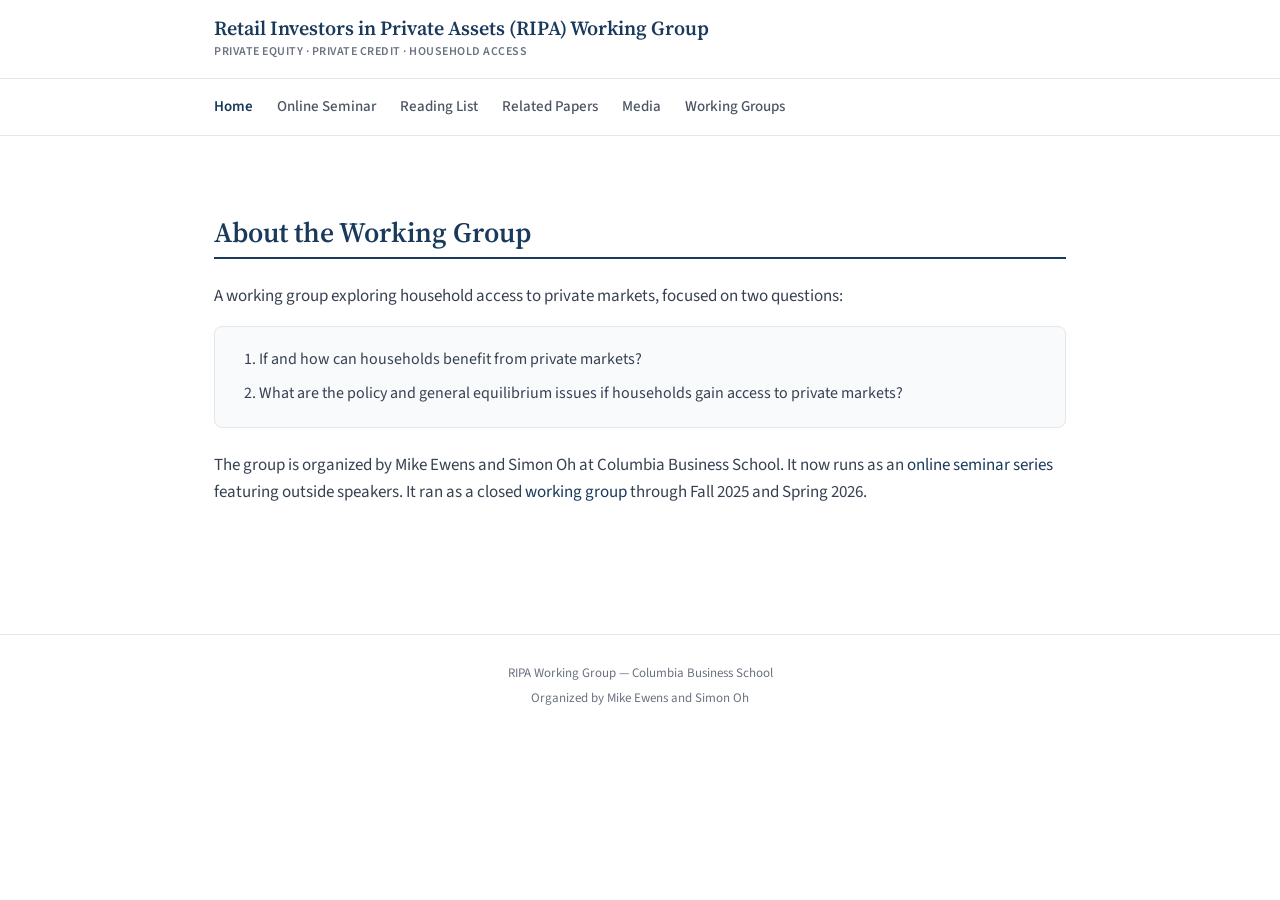
==== commit 294be3de: "Split the seminar series from the working group archive The group is becoming an online seminar seri" ====
--- a/index.html
+++ b/index.html
@@ -22,12 +22,11 @@
     <nav>
         <div class="container">
             <a href="index.html" class="nav-active">Home</a>
+            <a href="seminar.html">Online Seminar</a>
             <a href="reading.html">Reading List</a>
             <a href="papers.html">Related Papers</a>
             <a href="media.html">Media</a>
-            <a href="fall-2025.html">Fall 2025</a>
-            <a href="spring-2026.html">Spring 2026</a>
-            <a href="fall-2026.html">Fall 2026</a>
+            <a href="working-groups.html">Working Groups</a>
         </div>
     </nav>
 
@@ -39,7 +38,7 @@
                 <li>If and how can households benefit from private markets?</li>
                 <li>What are the policy and general equilibrium issues if households gain access to private markets?</li>
             </ol>
-            <p style="margin-top: 1.5rem;">The group meets at Columbia Business School and is organized by Mike Ewens and Simon Oh. Each term runs a program of presentations and discussions; see the term pages for schedules and participants.</p>
+            <p style="margin-top: 1.5rem;">The group is organized by Mike Ewens and Simon Oh at Columbia Business School. It now runs as an <a href="seminar.html">online seminar series</a> featuring outside speakers. It ran as a closed <a href="working-groups.html">working group</a> through Fall 2025 and Spring 2026.</p>
         </section>
     </main>
 
--- a/styles.css
+++ b/styles.css
@@ -158,6 +158,38 @@
     font-weight: 600;
 }
 
+/* Secondary navigation, for the terms under Working Groups */
+.subnav {
+    background: var(--gray-50);
+    border-bottom: 1px solid var(--gray-200);
+    margin-top: -2rem;
+    margin-bottom: 2rem;
+}
+
+.subnav .container {
+    display: flex;
+    flex-wrap: wrap;
+    gap: 1.5rem;
+    padding-top: 0.625rem;
+    padding-bottom: 0.625rem;
+}
+
+.subnav a {
+    color: var(--gray-600);
+    font-size: 0.875rem;
+    font-weight: 500;
+}
+
+.subnav a:hover {
+    color: var(--columbia-navy);
+    text-decoration: none;
+}
+
+.subnav a.subnav-active {
+    color: var(--columbia-navy);
+    font-weight: 600;
+}
+
 /* Main Content */
 main {
     padding-bottom: 4rem;
@@ -346,17 +378,41 @@
     font-size: 0.9375rem;
 }
 
-/* Papers and reading list — one shared list treatment, no cards */
+/* Papers, reading list and terms — one shared list treatment, no cards */
 .papers-grid,
-.reading-cards {
+.reading-cards,
+.term-list {
     display: block;
     border: 1px solid var(--gray-200);
     border-radius: 8px;
     overflow: hidden;
 }
 
+.term-row {
+    display: block;
+    color: inherit;
+}
+
+.term-row:hover {
+    text-decoration: none;
+}
+
+.term-title {
+    font-family: 'Source Serif 4', Georgia, serif;
+    font-size: 1.0625rem;
+    font-weight: 600;
+    color: var(--columbia-navy);
+    margin-bottom: 0.15rem;
+}
+
+.term-meta {
+    font-size: 0.875rem;
+    color: var(--gray-600);
+}
+
 .paper-card,
-.reading-card {
+.reading-card,
+.term-row {
     background: var(--white);
     border-bottom: 1px solid var(--gray-100);
     padding: 0.875rem 1.25rem;
@@ -364,12 +420,14 @@
 }
 
 .paper-card:last-child,
-.reading-card:last-child {
+.reading-card:last-child,
+.term-row:last-child {
     border-bottom: none;
 }
 
 .paper-card:hover,
-.reading-card:hover {
+.reading-card:hover,
+.term-row:hover {
     background: var(--gray-50);
 }
 
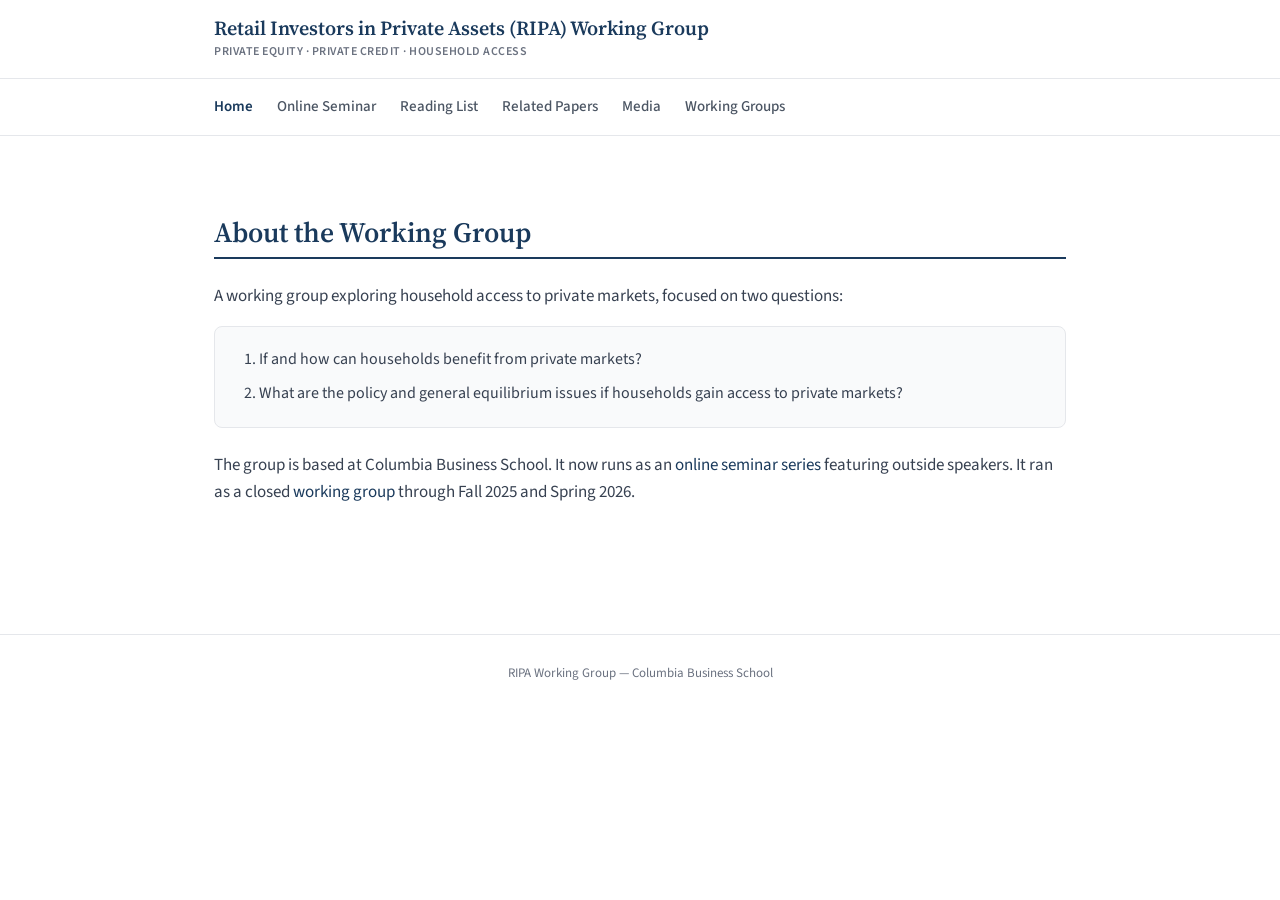
==== commit eb9a8ef0: "Move organizer credit to the seminar page - Drop the organizer names from the About text on Home - N" ====
--- a/index.html
+++ b/index.html
@@ -38,14 +38,13 @@
                 <li>If and how can households benefit from private markets?</li>
                 <li>What are the policy and general equilibrium issues if households gain access to private markets?</li>
             </ol>
-            <p style="margin-top: 1.5rem;">The group is organized by Mike Ewens and Simon Oh at Columbia Business School. It now runs as an <a href="seminar.html">online seminar series</a> featuring outside speakers. It ran as a closed <a href="working-groups.html">working group</a> through Fall 2025 and Spring 2026.</p>
+            <p style="margin-top: 1.5rem;">The group is based at Columbia Business School. It now runs as an <a href="seminar.html">online seminar series</a> featuring outside speakers. It ran as a closed <a href="working-groups.html">working group</a> through Fall 2025 and Spring 2026.</p>
         </section>
     </main>
 
     <footer>
         <div class="container">
             <p>RIPA Working Group &mdash; Columbia Business School</p>
-            <p>Organized by Mike Ewens and Simon Oh</p>
         </div>
     </footer>
 
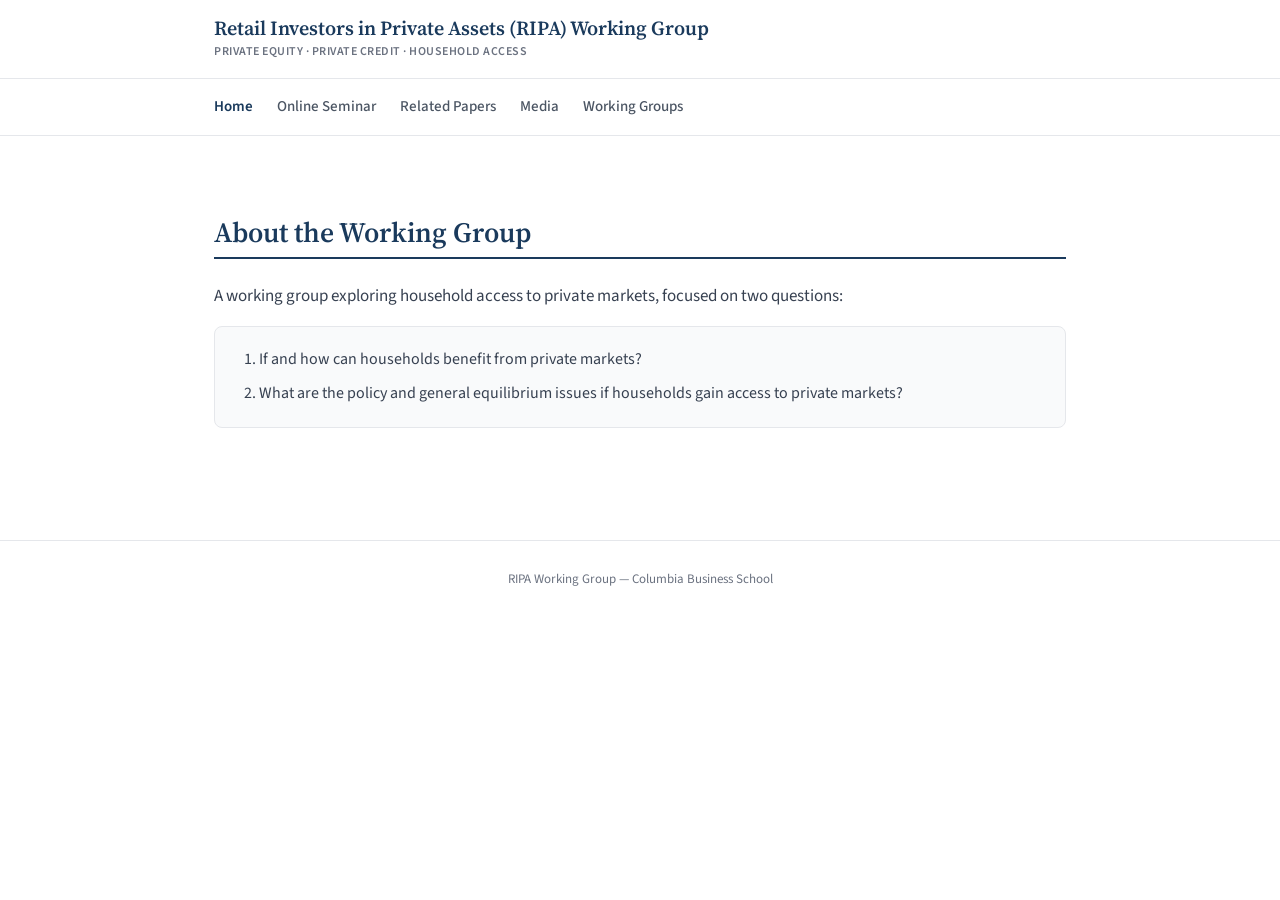
==== commit 2b6883f0: "Move the Reading List under Working Groups The reading list belongs to the working-group terms rathe" ====
--- a/index.html
+++ b/index.html
@@ -23,7 +23,6 @@
         <div class="container">
             <a href="index.html" class="nav-active">Home</a>
             <a href="seminar.html">Online Seminar</a>
-            <a href="reading.html">Reading List</a>
             <a href="papers.html">Related Papers</a>
             <a href="media.html">Media</a>
             <a href="working-groups.html">Working Groups</a>
@@ -38,7 +37,6 @@
                 <li>If and how can households benefit from private markets?</li>
                 <li>What are the policy and general equilibrium issues if households gain access to private markets?</li>
             </ol>
-            <p style="margin-top: 1.5rem;">The group is based at Columbia Business School. It now runs as an <a href="seminar.html">online seminar series</a> featuring outside speakers. It ran as a closed <a href="working-groups.html">working group</a> through Fall 2025 and Spring 2026.</p>
         </section>
     </main>
 
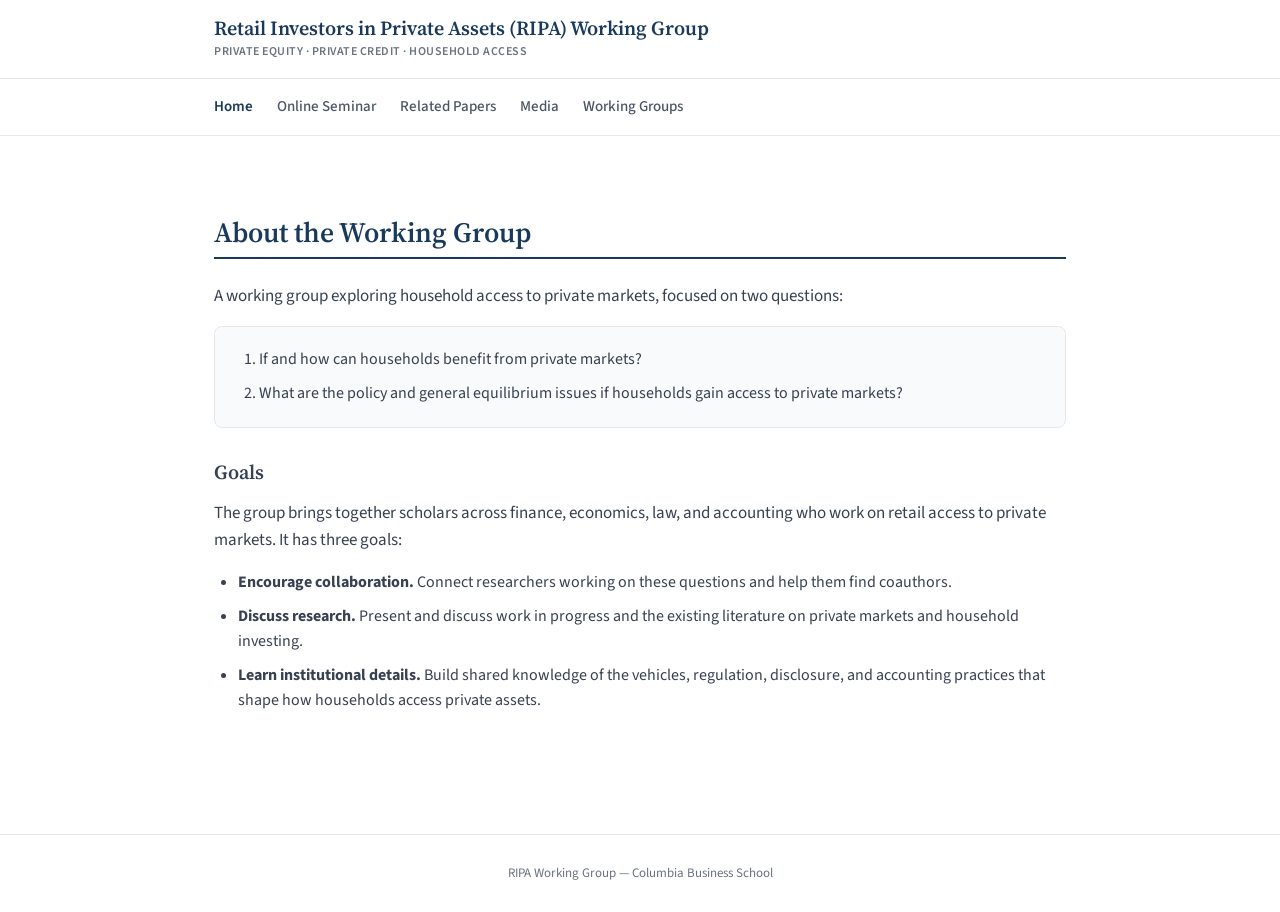
==== commit 14a6e4c4: "Add Goals section to the home page Designed by Michael Ewens. Built by Claude Fable 5.1." ====
--- a/index.html
+++ b/index.html
@@ -37,6 +37,13 @@
                 <li>If and how can households benefit from private markets?</li>
                 <li>What are the policy and general equilibrium issues if households gain access to private markets?</li>
             </ol>
+            <h3>Goals</h3>
+            <p>The group brings together scholars across finance, economics, law, and accounting who work on retail access to private markets. It has three goals:</p>
+            <ul class="goals-list">
+                <li><strong>Encourage collaboration.</strong> Connect researchers working on these questions and help them find coauthors.</li>
+                <li><strong>Discuss research.</strong> Present and discuss work in progress and the existing literature on private markets and household investing.</li>
+                <li><strong>Learn institutional details.</strong> Build shared knowledge of the vehicles, regulation, disclosure, and accounting practices that shape how households access private assets.</li>
+            </ul>
         </section>
     </main>
 
--- a/styles.css
+++ b/styles.css
@@ -222,6 +222,16 @@
     margin-bottom: 0;
 }
 
+.goals-list {
+    margin: 0.5rem 0 0 0;
+    padding-left: 1.5rem;
+}
+
+.goals-list li {
+    color: var(--gray-700);
+    margin-bottom: 0.5rem;
+}
+
 /* Event Details */
 .event-details {
     display: flex;
@@ -335,6 +345,13 @@
     font-weight: 600;
 }
 
+/* Paper title inside a schedule row (seminar sessions) */
+.time-block .paper-title {
+    color: var(--gray-700);
+    font-size: 0.9375rem;
+    margin-top: 0.25rem;
+}
+
 .session-questions {
     margin-top: 0.75rem;
     padding-top: 0.75rem;
@@ -642,3 +659,12 @@
         grid-template-columns: 1fr 1fr;
     }
 }
+
+/* Reading list titles may carry a link */
+.reading-card-title a {
+    color: var(--gray-900);
+}
+
+.reading-card-title a:hover {
+    color: var(--columbia-navy);
+}
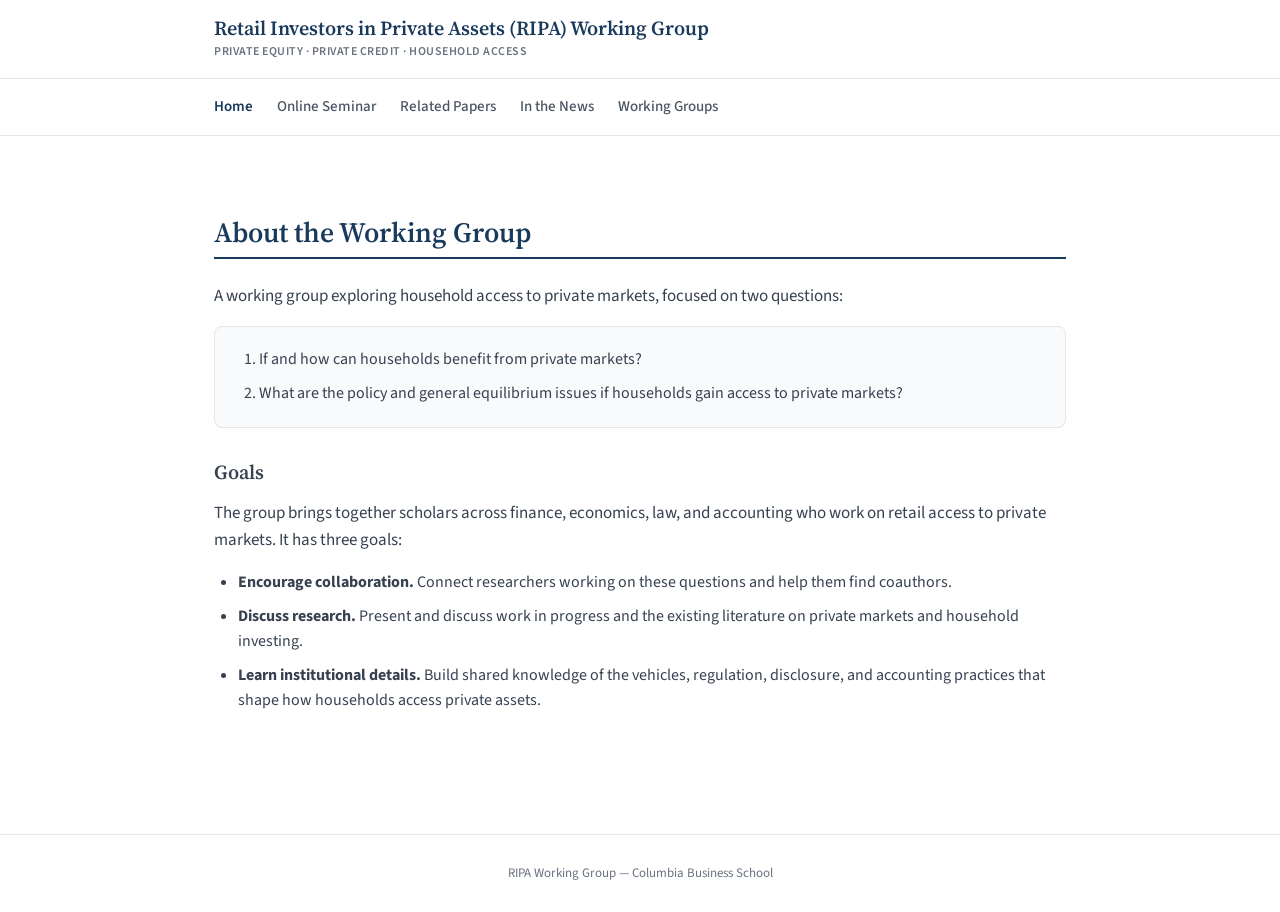
==== commit 942db0b2: "Rename Media to In the News and add intro sentence Designed by Michael Ewens. Built by Claude Fable " ====
--- a/index.html
+++ b/index.html
@@ -24,7 +24,7 @@
             <a href="index.html" class="nav-active">Home</a>
             <a href="seminar.html">Online Seminar</a>
             <a href="papers.html">Related Papers</a>
-            <a href="media.html">Media</a>
+            <a href="media.html">In the News</a>
             <a href="working-groups.html">Working Groups</a>
         </div>
     </nav>
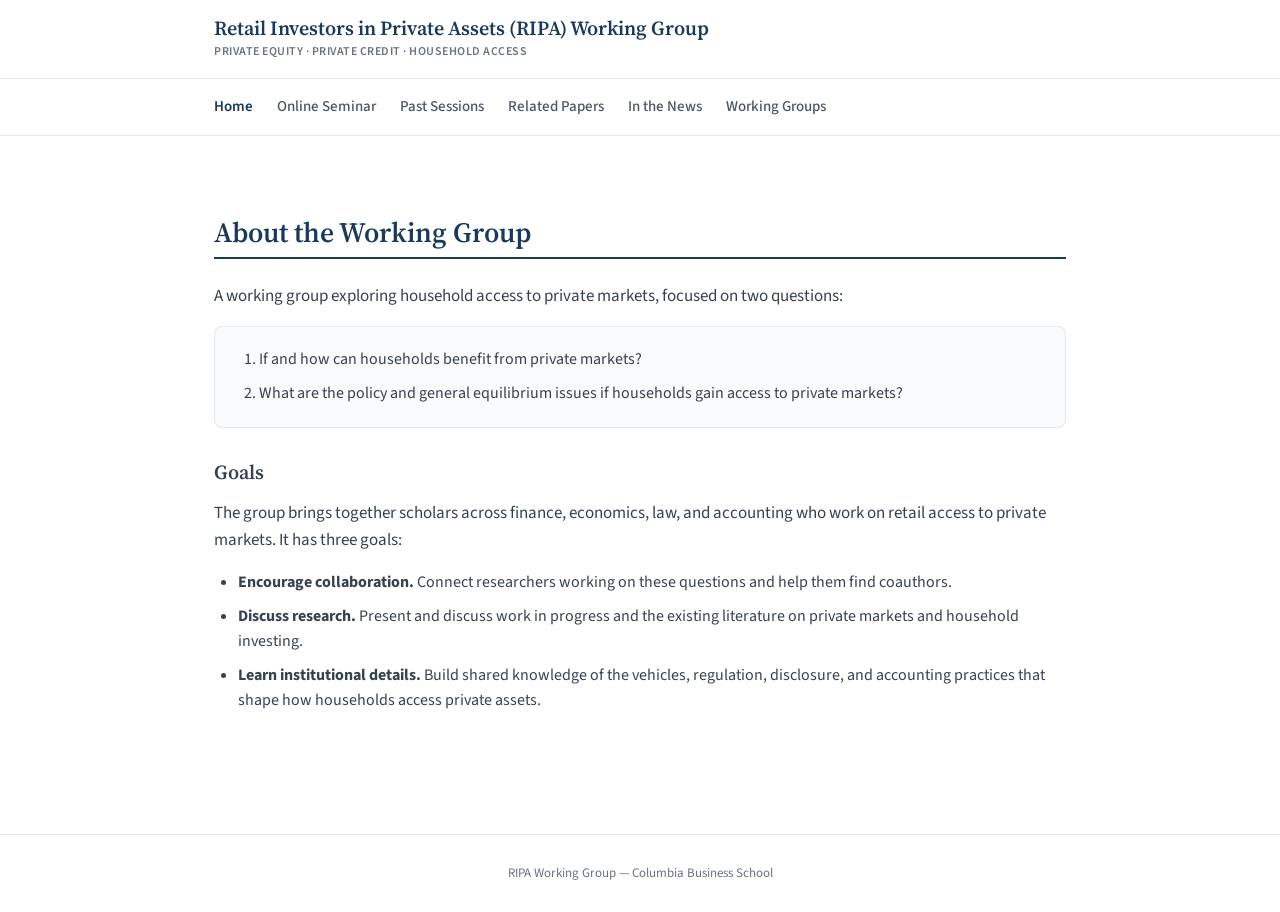
==== commit 169c3aa3: "Add Past Sessions page with Session 1 (Pástor) recording and nav link Video hosted on Cloudflare R2." ====
--- a/index.html
+++ b/index.html
@@ -23,6 +23,7 @@
         <div class="container">
             <a href="index.html" class="nav-active">Home</a>
             <a href="seminar.html">Online Seminar</a>
+            <a href="past-sessions.html">Past Sessions</a>
             <a href="papers.html">Related Papers</a>
             <a href="media.html">In the News</a>
             <a href="working-groups.html">Working Groups</a>
--- a/styles.css
+++ b/styles.css
@@ -346,10 +346,76 @@
 }
 
 /* Paper title inside a schedule row (seminar sessions) */
+.time-block .paper-authors {
+    color: var(--gray-600);
+    font-size: 0.875rem;
+    margin-top: 0.25rem;
+}
+
 .time-block .paper-title {
-    color: var(--gray-700);
-    font-size: 0.9375rem;
+    color: var(--gray-900);
+    font-size: 0.9375rem;
+    font-weight: 600;
     margin-top: 0.25rem;
+}
+
+/* Linked and unlinked session titles should look the same; the link
+   reveals itself on hover, as on the Related Papers page. */
+.time-block .paper-title a {
+    color: var(--gray-900);
+}
+
+.time-block .paper-title a:hover {
+    color: var(--columbia-navy);
+}
+
+/* Title on the left, actions on the right; they stack on narrow screens. */
+.paper-title-row {
+    display: flex;
+    align-items: baseline;
+    justify-content: space-between;
+    flex-wrap: wrap;
+    gap: 0.5rem 1.25rem;
+}
+
+.paper-title-row .paper-title {
+    flex: 1 1 18rem;
+}
+
+.paper-title-row .event-actions {
+    flex-shrink: 0;
+    margin-top: 0.25rem;
+}
+
+.event-actions {
+    display: flex;
+    flex-wrap: wrap;
+    gap: 0.5rem;
+    margin-top: 0.75rem;
+}
+
+.event-action {
+    display: inline-block;
+    padding: 0.4rem 0.7rem;
+    border: 1px solid var(--gray-200);
+    border-radius: 4px;
+    color: var(--columbia-navy);
+    font-size: 0.85rem;
+    font-weight: 600;
+    line-height: 1.2;
+    text-decoration: none;
+    transition: background-color 0.15s ease, border-color 0.15s ease;
+}
+
+.event-action:hover {
+    border-color: var(--gray-300);
+    color: var(--columbia-navy);
+    background: var(--gray-50);
+}
+
+.event-action:focus-visible {
+    outline: 2px solid var(--columbia-navy);
+    outline-offset: 2px;
 }
 
 .session-questions {
@@ -668,3 +734,56 @@
 .reading-card-title a:hover {
     color: var(--columbia-navy);
 }
+
+/* Upcoming seminar poster, shown under the organizers line */
+.upcoming-poster {
+    margin: 2rem auto 0;
+    width: 80%;
+}
+
+.upcoming-poster img {
+    display: block;
+    width: 100%;
+    height: auto;
+    border: 1px solid var(--gray-200);
+    border-radius: 8px;
+}
+
+
+/* Registration call-to-action above the upcoming poster */
+.register-line {
+    margin: 1.75rem 0 0;
+    padding: 1rem 1.25rem;
+    background: var(--gray-50);
+    border: 1px solid var(--gray-200);
+    border-radius: 8px;
+    font-size: 1.0625rem;
+    color: var(--gray-700);
+}
+
+.register-line a {
+    font-weight: 600;
+}
+
+/* Copy-poster action under the upcoming poster */
+.poster-actions {
+    width: 80%;
+    margin: 0.75rem auto 0;
+    text-align: right;
+}
+
+.poster-actions button.event-action {
+    font-family: inherit;
+    cursor: pointer;
+}
+
+/* Session recordings on the Past Sessions page */
+.session-video {
+    display: block;
+    width: 100%;
+    max-width: 960px;
+    aspect-ratio: 16 / 9;
+    margin-top: 1rem;
+    background: #000;
+    border-radius: 4px;
+}
